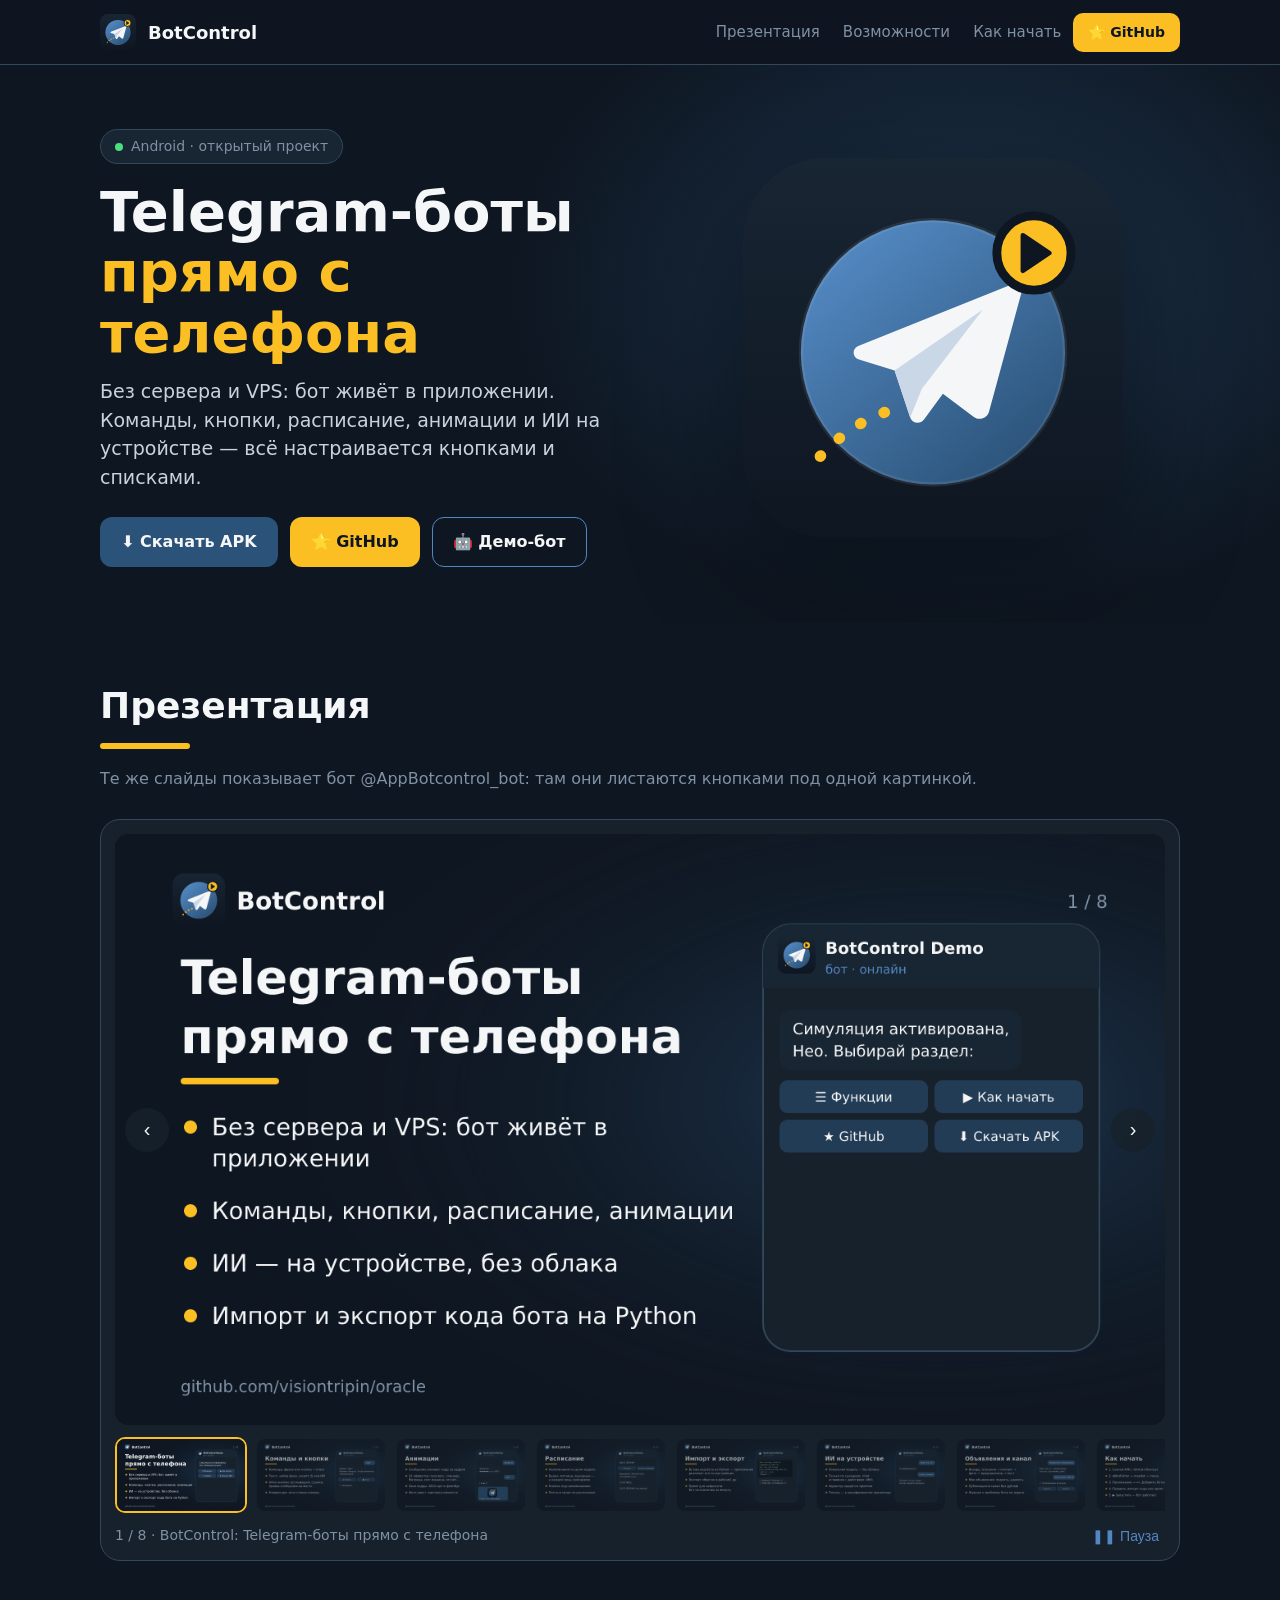
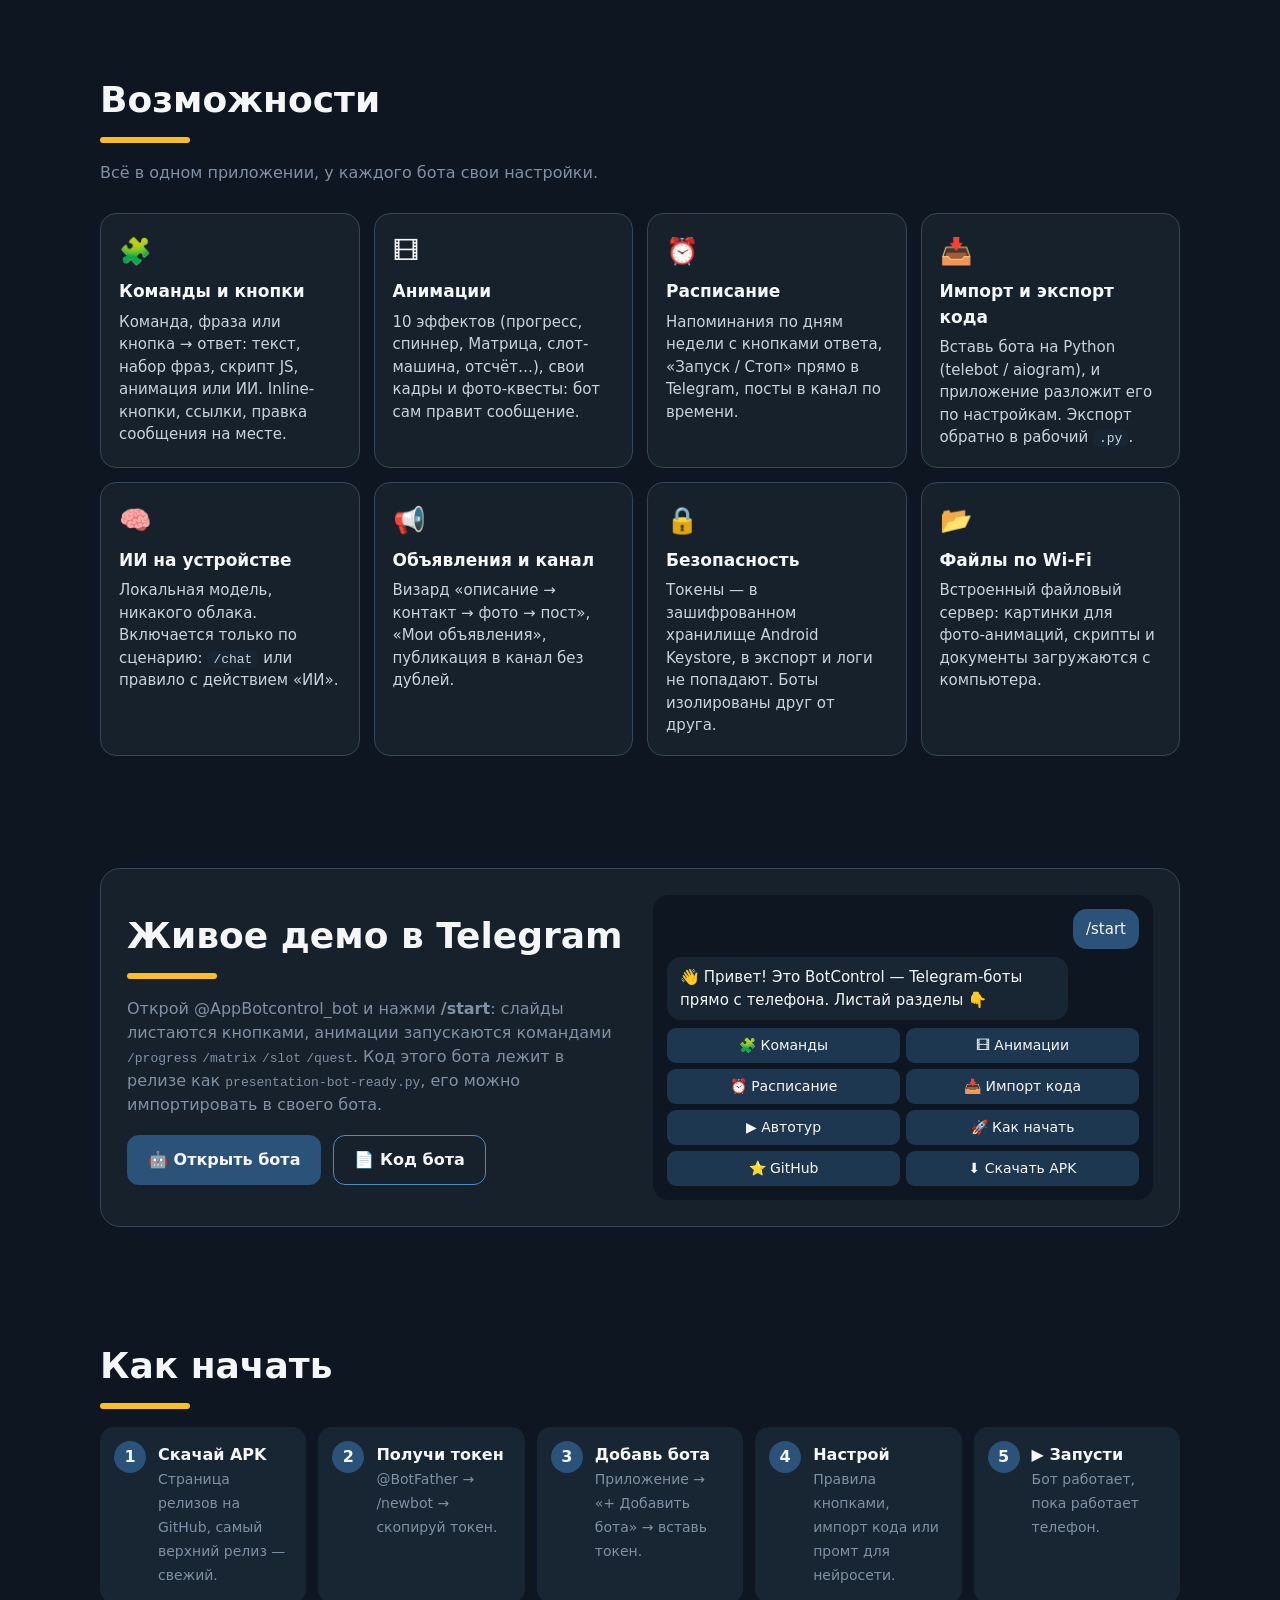
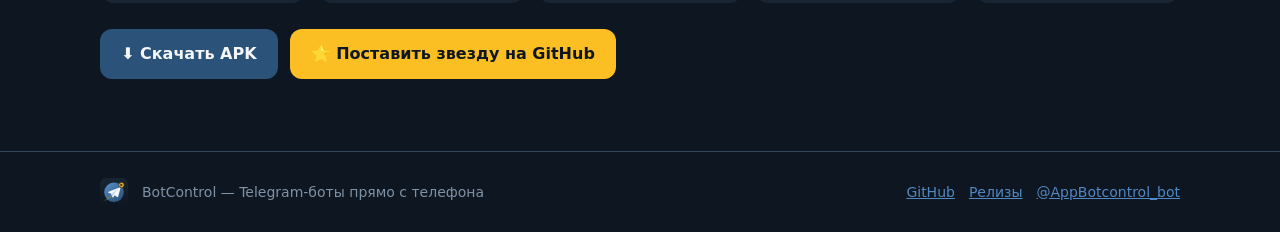
==== docs/index.html @ 538ac935 "v1.6.2 (code 29): презентация в Telegram, логотип и иконка, карточка GitHub/Релизы, стиль страницы ф" ====
<!doctype html>
<html lang="ru">
<head>
<meta charset="utf-8">
<meta name="viewport" content="width=device-width, initial-scale=1">
<title>BotControl — Telegram-боты прямо с телефона</title>
<meta name="description" content="BotControl: Android-приложение, в котором Telegram-бот живёт прямо на телефоне. Команды, кнопки, расписание, анимации, ИИ на устройстве, импорт кода на Python.">
<meta property="og:title" content="BotControl — Telegram-боты прямо с телефона">
<meta property="og:description" content="Без сервера и VPS. Команды, кнопки, расписание, анимации, ИИ на устройстве.">
<meta property="og:image" content="assets/slides/01-cover.png">
<meta name="theme-color" content="#0E1621">
<link rel="icon" type="image/svg+xml" href="assets/logo.svg">
<style>
  /* Палитра приложения (Telegram dark) */
  :root{--bg:#0E1621;--panel:#17212B;--bubble:#182533;--blue:#2B5278;--blue-l:#5288C1;
        --text:#F5F6F7;--muted:#7F91A4;--amber:#FBBF24;--line:#33475A}
  *{box-sizing:border-box}
  html{scroll-behavior:smooth}
  body{margin:0;background:var(--bg);color:var(--text);
       font-family:system-ui,-apple-system,"Segoe UI",Roboto,"DejaVu Sans",sans-serif;line-height:1.5}
  a{color:var(--blue-l)}
  .wrap{max-width:1120px;margin:0 auto;padding:0 20px}
  /* шапка */
  .top{position:sticky;top:0;z-index:5;background:rgba(14,22,33,.86);backdrop-filter:blur(8px);
       border-bottom:1px solid var(--line)}
  .top .wrap{display:flex;align-items:center;gap:12px;height:64px}
  .top img{width:36px;height:36px}
  .top b{font-size:18px;flex:1}
  .top nav a{color:var(--muted);text-decoration:none;margin-left:18px;font-size:15px}
  .top nav a:hover{color:var(--text)}
  /* кнопки */
  .btn{display:inline-flex;align-items:center;gap:8px;padding:12px 20px;border-radius:12px;
       font-weight:600;text-decoration:none;color:var(--text);background:var(--blue);
       border:1px solid transparent;transition:background .15s,transform .15s}
  .btn:hover{background:var(--blue-l);transform:translateY(-1px)}
  .btn.gh{background:var(--amber);color:var(--bg)}
  .btn.gh:hover{background:#FCD34D}
  .btn.ghost{background:transparent;border-color:var(--blue-l)}
  .btn.ghost:hover{background:var(--bubble)}
  .btn.sm{padding:8px 14px;font-size:14px;border-radius:10px}
  /* hero */
  .hero{position:relative;overflow:hidden}
  .hero:before{content:"";position:absolute;inset:-20% -10% auto auto;width:70%;height:120%;
       background:radial-gradient(closest-side,rgba(43,82,120,.55),rgba(14,22,33,0));pointer-events:none}
  .hero .wrap{position:relative;display:grid;grid-template-columns:1.05fr .95fr;gap:40px;
       align-items:center;padding-top:64px;padding-bottom:56px}
  .hero h1{font-size:clamp(34px,5vw,56px);line-height:1.08;margin:18px 0 14px}
  .hero h1 span{color:var(--amber)}
  .hero p.lead{font-size:19px;color:#C9D3DD;margin:0 0 26px;max-width:560px}
  .badge{display:inline-flex;gap:8px;align-items:center;background:var(--bubble);border:1px solid var(--line);
       border-radius:999px;padding:6px 14px;font-size:14px;color:var(--muted)}
  .badge i{width:8px;height:8px;border-radius:50%;background:#4ADE80;display:inline-block}
  .cta{display:flex;gap:12px;flex-wrap:wrap}
  .hero-logo{width:min(380px,80%);justify-self:center;filter:drop-shadow(0 30px 60px rgba(0,0,0,.45));
       animation:float 6s ease-in-out infinite}
  @keyframes float{50%{transform:translateY(-12px)}}
  /* секции */
  section{padding:56px 0}
  h2{font-size:clamp(26px,3.4vw,36px);margin:0 0 8px}
  .sub{color:var(--muted);margin:0 0 28px}
  .bar{width:90px;height:6px;border-radius:3px;background:var(--amber);margin:10px 0 18px}
  /* слайдер */
  .slider{background:var(--panel);border:1px solid var(--line);border-radius:20px;padding:14px}
  .stage{position:relative;border-radius:14px;overflow:hidden;aspect-ratio:16/9;background:var(--bg)}
  .stage img{position:absolute;inset:0;width:100%;height:100%;object-fit:cover;opacity:0;transition:opacity .45s}
  .stage img.on{opacity:1}
  .arrow{position:absolute;top:50%;transform:translateY(-50%);width:44px;height:44px;border-radius:50%;
       border:none;background:rgba(23,33,43,.85);color:var(--text);font-size:20px;cursor:pointer}
  .arrow:hover{background:var(--blue)}
  .arrow.l{left:10px}.arrow.r{right:10px}
  .thumbs{display:flex;gap:8px;margin-top:12px;overflow-x:auto;padding-bottom:4px}
  .thumbs button{flex:0 0 auto;border:2px solid transparent;border-radius:10px;padding:0;background:none;
       cursor:pointer;opacity:.6;transition:opacity .15s}
  .thumbs button.on{border-color:var(--amber);opacity:1}
  .thumbs img{display:block;width:128px;height:72px;object-fit:cover;border-radius:8px}
  .ctl{display:flex;justify-content:space-between;align-items:center;margin-top:8px;color:var(--muted);font-size:14px}
  .ctl button{background:none;border:none;color:var(--blue-l);cursor:pointer;font-size:14px}
  /* сетка функций */
  .grid{display:grid;grid-template-columns:repeat(auto-fill,minmax(250px,1fr));gap:14px}
  .card{background:var(--panel);border:1px solid var(--line);border-radius:16px;padding:18px;
       transition:border-color .15s,transform .15s}
  .card:hover{border-color:var(--blue-l);transform:translateY(-2px)}
  .card .ic{font-size:26px}
  .card h3{margin:8px 0 6px;font-size:17px}
  .card p{margin:0;color:#C9D3DD;font-size:15px}
  .card code{background:var(--bubble);padding:1px 6px;border-radius:6px;font-size:13px}
  /* шаги */
  .steps{counter-reset:s;display:grid;gap:12px;grid-template-columns:repeat(auto-fit,minmax(200px,1fr))}
  .step{background:var(--bubble);border-radius:14px;padding:16px 16px 16px 58px;position:relative}
  .step:before{counter-increment:s;content:counter(s);position:absolute;left:14px;top:14px;width:32px;height:32px;
       border-radius:50%;background:var(--blue);display:grid;place-items:center;font-weight:700}
  .step b{display:block}
  .step span{color:var(--muted);font-size:14px}
  /* демо-бот */
  .demo{display:grid;grid-template-columns:1fr 1fr;gap:26px;align-items:center;background:var(--panel);
       border:1px solid var(--line);border-radius:20px;padding:26px}
  .chat{background:var(--bg);border-radius:16px;padding:14px;display:flex;flex-direction:column;gap:8px}
  .msg{max-width:85%;padding:9px 13px;border-radius:14px;font-size:15px}
  .msg.in{background:var(--bubble);align-self:flex-start}
  .msg.out{background:var(--blue);align-self:flex-end}
  .kb{display:grid;grid-template-columns:1fr 1fr;gap:6px}
  .kb span{background:rgba(43,82,120,.55);border-radius:9px;text-align:center;padding:7px;font-size:14px}
  footer{border-top:1px solid var(--line);padding:26px 0;color:var(--muted);font-size:14px}
  footer .wrap{display:flex;gap:14px;align-items:center;flex-wrap:wrap}
  footer img{width:28px;height:28px}
  footer .sp{flex:1}
  @media (max-width:820px){
    .hero .wrap,.demo{grid-template-columns:1fr}
    .hero-logo{width:200px;order:-1}
    .top nav{display:none}
  }
  @media (prefers-reduced-motion:reduce){.hero-logo{animation:none}*{transition:none!important}}
</style>
</head>
<body>

<header class="top">
  <div class="wrap">
    <img src="assets/logo.svg" alt="">
    <b>BotControl</b>
    <nav>
      <a href="#tour">Презентация</a>
      <a href="#features">Возможности</a>
      <a href="#start">Как начать</a>
    </nav>
    <a class="btn gh sm" href="https://github.com/visiontripin/oracle" target="_blank" rel="noopener">⭐ GitHub</a>
  </div>
</header>

<div class="hero">
  <div class="wrap">
    <div>
      <span class="badge"><i></i> Android · открытый проект</span>
      <h1>Telegram-боты<br><span>прямо с телефона</span></h1>
      <p class="lead">Без сервера и VPS: бот живёт в приложении. Команды, кнопки, расписание,
        анимации и ИИ на устройстве — всё настраивается кнопками и списками.</p>
      <div class="cta">
        <a class="btn" href="https://github.com/visiontripin/oracle/releases" target="_blank" rel="noopener">⬇️ Скачать APK</a>
        <a class="btn gh" href="https://github.com/visiontripin/oracle" target="_blank" rel="noopener">⭐ GitHub</a>
        <a class="btn ghost" href="https://t.me/AppBotcontrol_bot" target="_blank" rel="noopener">🤖 Демо-бот</a>
      </div>
    </div>
    <img class="hero-logo" src="assets/logo.svg" alt="Логотип BotControl">
  </div>
</div>

<section id="tour">
  <div class="wrap">
    <h2>Презентация</h2>
    <div class="bar"></div>
    <p class="sub">Те же слайды показывает бот @AppBotcontrol_bot: там они листаются кнопками под одной картинкой.</p>
    <div class="slider" id="slider">
      <div class="stage">
        <img class="on" src="assets/slides/01-cover.png" alt="BotControl: Telegram-боты прямо с телефона">
        <img src="assets/slides/02-rules.png" alt="Команды и кнопки" loading="lazy">
        <img src="assets/slides/03-anim.png" alt="Анимации" loading="lazy">
        <img src="assets/slides/04-schedule.png" alt="Расписание" loading="lazy">
        <img src="assets/slides/05-import.png" alt="Импорт и экспорт" loading="lazy">
        <img src="assets/slides/06-ai.png" alt="ИИ на устройстве" loading="lazy">
        <img src="assets/slides/07-listings.png" alt="Объявления и канал" loading="lazy">
        <img src="assets/slides/08-start.png" alt="Как начать" loading="lazy">
        <button class="arrow l" aria-label="Назад">‹</button>
        <button class="arrow r" aria-label="Вперёд">›</button>
      </div>
      <div class="thumbs"></div>
      <div class="ctl"><span id="cap">1 / 8</span><button id="play">❚❚ Пауза</button></div>
    </div>
  </div>
</section>

<section id="features">
  <div class="wrap">
    <h2>Возможности</h2>
    <div class="bar"></div>
    <p class="sub">Всё в одном приложении, у каждого бота свои настройки.</p>
    <div class="grid">
      <div class="card"><div class="ic">🧩</div><h3>Команды и кнопки</h3>
        <p>Команда, фраза или кнопка → ответ: текст, набор фраз, скрипт JS, анимация или ИИ. Inline-кнопки, ссылки, правка сообщения на месте.</p></div>
      <div class="card"><div class="ic">🎞</div><h3>Анимации</h3>
        <p>10 эффектов (прогресс, спиннер, Матрица, слот-машина, отсчёт…), свои кадры и фото-квесты: бот сам правит сообщение.</p></div>
      <div class="card"><div class="ic">⏰</div><h3>Расписание</h3>
        <p>Напоминания по дням недели с кнопками ответа, «Запуск / Стоп» прямо в Telegram, посты в канал по времени.</p></div>
      <div class="card"><div class="ic">📥</div><h3>Импорт и экспорт кода</h3>
        <p>Вставь бота на Python (telebot / aiogram), и приложение разложит его по настройкам. Экспорт обратно в рабочий <code>.py</code>.</p></div>
      <div class="card"><div class="ic">🧠</div><h3>ИИ на устройстве</h3>
        <p>Локальная модель, никакого облака. Включается только по сценарию: <code>/chat</code> или правило с действием «ИИ».</p></div>
      <div class="card"><div class="ic">📢</div><h3>Объявления и канал</h3>
        <p>Визард «описание → контакт → фото → пост», «Мои объявления», публикация в канал без дублей.</p></div>
      <div class="card"><div class="ic">🔒</div><h3>Безопасность</h3>
        <p>Токены — в зашифрованном хранилище Android Keystore, в экспорт и логи не попадают. Боты изолированы друг от друга.</p></div>
      <div class="card"><div class="ic">📂</div><h3>Файлы по Wi-Fi</h3>
        <p>Встроенный файловый сервер: картинки для фото-анимаций, скрипты и документы загружаются с компьютера.</p></div>
    </div>
  </div>
</section>

<section id="demo">
  <div class="wrap">
    <div class="demo">
      <div>
        <h2>Живое демо в Telegram</h2>
        <div class="bar"></div>
        <p class="sub" style="margin-bottom:18px">Открой @AppBotcontrol_bot и нажми <b>/start</b>: слайды листаются кнопками,
          анимации запускаются командами <code>/progress</code> <code>/matrix</code> <code>/slot</code> <code>/quest</code>.
          Код этого бота лежит в релизе как <code>presentation-bot-ready.py</code>, его можно импортировать в своего бота.</p>
        <div class="cta">
          <a class="btn" href="https://t.me/AppBotcontrol_bot" target="_blank" rel="noopener">🤖 Открыть бота</a>
          <a class="btn ghost" href="https://github.com/visiontripin/oracle/blob/arena/01a0d2d9-oracle/tg-bot-control/presentation-bot-ready.py" target="_blank" rel="noopener">📄 Код бота</a>
        </div>
      </div>
      <div class="chat" aria-hidden="true">
        <div class="msg out">/start</div>
        <div class="msg in">👋 Привет! Это BotControl — Telegram-боты прямо с телефона. Листай разделы 👇</div>
        <div class="kb"><span>🧩 Команды</span><span>🎞 Анимации</span><span>⏰ Расписание</span><span>📥 Импорт кода</span>
          <span>▶️ Автотур</span><span>🚀 Как начать</span><span>⭐ GitHub</span><span>⬇️ Скачать APK</span></div>
      </div>
    </div>
  </div>
</section>

<section id="start">
  <div class="wrap">
    <h2>Как начать</h2>
    <div class="bar"></div>
    <div class="steps">
      <div class="step"><b>Скачай APK</b><span>Страница релизов на GitHub, самый верхний релиз — свежий.</span></div>
      <div class="step"><b>Получи токен</b><span>@BotFather → /newbot → скопируй токен.</span></div>
      <div class="step"><b>Добавь бота</b><span>Приложение → «+ Добавить бота» → вставь токен.</span></div>
      <div class="step"><b>Настрой</b><span>Правила кнопками, импорт кода или промт для нейросети.</span></div>
      <div class="step"><b>▶ Запусти</b><span>Бот работает, пока работает телефон.</span></div>
    </div>
    <p style="margin-top:26px" class="cta">
      <a class="btn" href="https://github.com/visiontripin/oracle/releases" target="_blank" rel="noopener">⬇️ Скачать APK</a>
      <a class="btn gh" href="https://github.com/visiontripin/oracle" target="_blank" rel="noopener">⭐ Поставить звезду на GitHub</a>
    </p>
  </div>
</section>

<footer>
  <div class="wrap">
    <img src="assets/logo.svg" alt="">
    <span>BotControl — Telegram-боты прямо с телефона</span>
    <span class="sp"></span>
    <a href="https://github.com/visiontripin/oracle" target="_blank" rel="noopener">GitHub</a>
    <a href="https://github.com/visiontripin/oracle/releases" target="_blank" rel="noopener">Релизы</a>
    <a href="https://t.me/AppBotcontrol_bot" target="_blank" rel="noopener">@AppBotcontrol_bot</a>
  </div>
</footer>

<script>
(function () {
  var root = document.getElementById('slider');
  var imgs = root.querySelectorAll('.stage img');
  var thumbs = root.querySelector('.thumbs');
  var cap = document.getElementById('cap');
  var playBtn = document.getElementById('play');
  var i = 0, timer = null, playing = true;
  imgs.forEach(function (img, n) {
    var b = document.createElement('button');
    b.setAttribute('aria-label', img.alt);
    b.innerHTML = '<img src="' + img.getAttribute('src') + '" alt="" loading="lazy">';
    b.onclick = function () { show(n); restart(); };
    thumbs.appendChild(b);
  });
  var tbs = thumbs.querySelectorAll('button');
  function show(n) {
    i = (n + imgs.length) % imgs.length;
    imgs.forEach(function (x, k) { x.classList.toggle('on', k === i); });
    tbs.forEach(function (x, k) { x.classList.toggle('on', k === i); });
    cap.textContent = (i + 1) + ' / ' + imgs.length + ' · ' + imgs[i].alt;
  }
  function restart() {
    clearInterval(timer);
    if (playing) timer = setInterval(function () { show(i + 1); }, 4500);
  }
  root.querySelector('.arrow.l').onclick = function () { show(i - 1); restart(); };
  root.querySelector('.arrow.r').onclick = function () { show(i + 1); restart(); };
  playBtn.onclick = function () {
    playing = !playing;
    playBtn.textContent = playing ? '❚❚ Пауза' : '▶ Автопрокрутка';
    restart();
  };
  document.addEventListener('keydown', function (e) {
    if (e.key === 'ArrowLeft') { show(i - 1); restart(); }
    if (e.key === 'ArrowRight') { show(i + 1); restart(); }
  });
  var x0 = null;
  root.addEventListener('touchstart', function (e) { x0 = e.touches[0].clientX; }, { passive: true });
  root.addEventListener('touchend', function (e) {
    if (x0 === null) return;
    var dx = e.changedTouches[0].clientX - x0;
    if (Math.abs(dx) > 40) { show(i + (dx < 0 ? 1 : -1)); restart(); }
    x0 = null;
  });
  show(0); restart();
})();
</script>
</body>
</html>
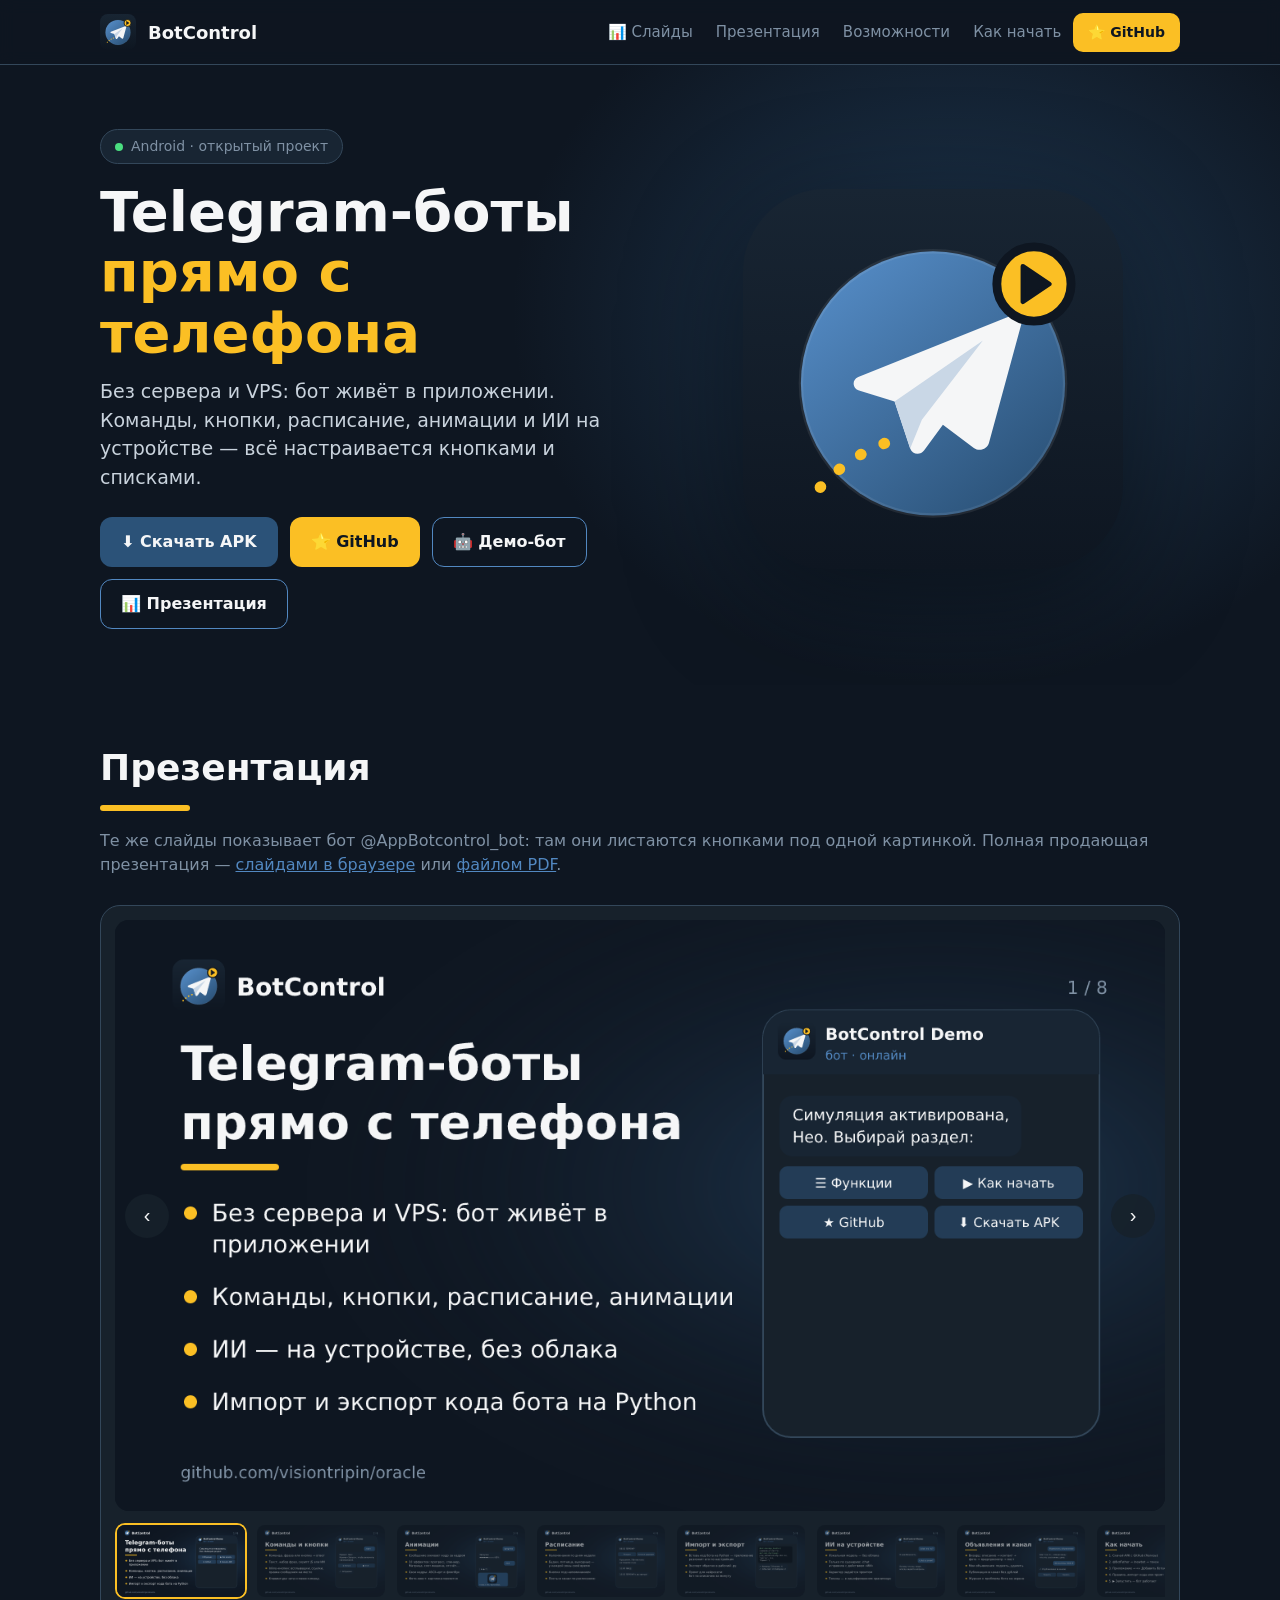
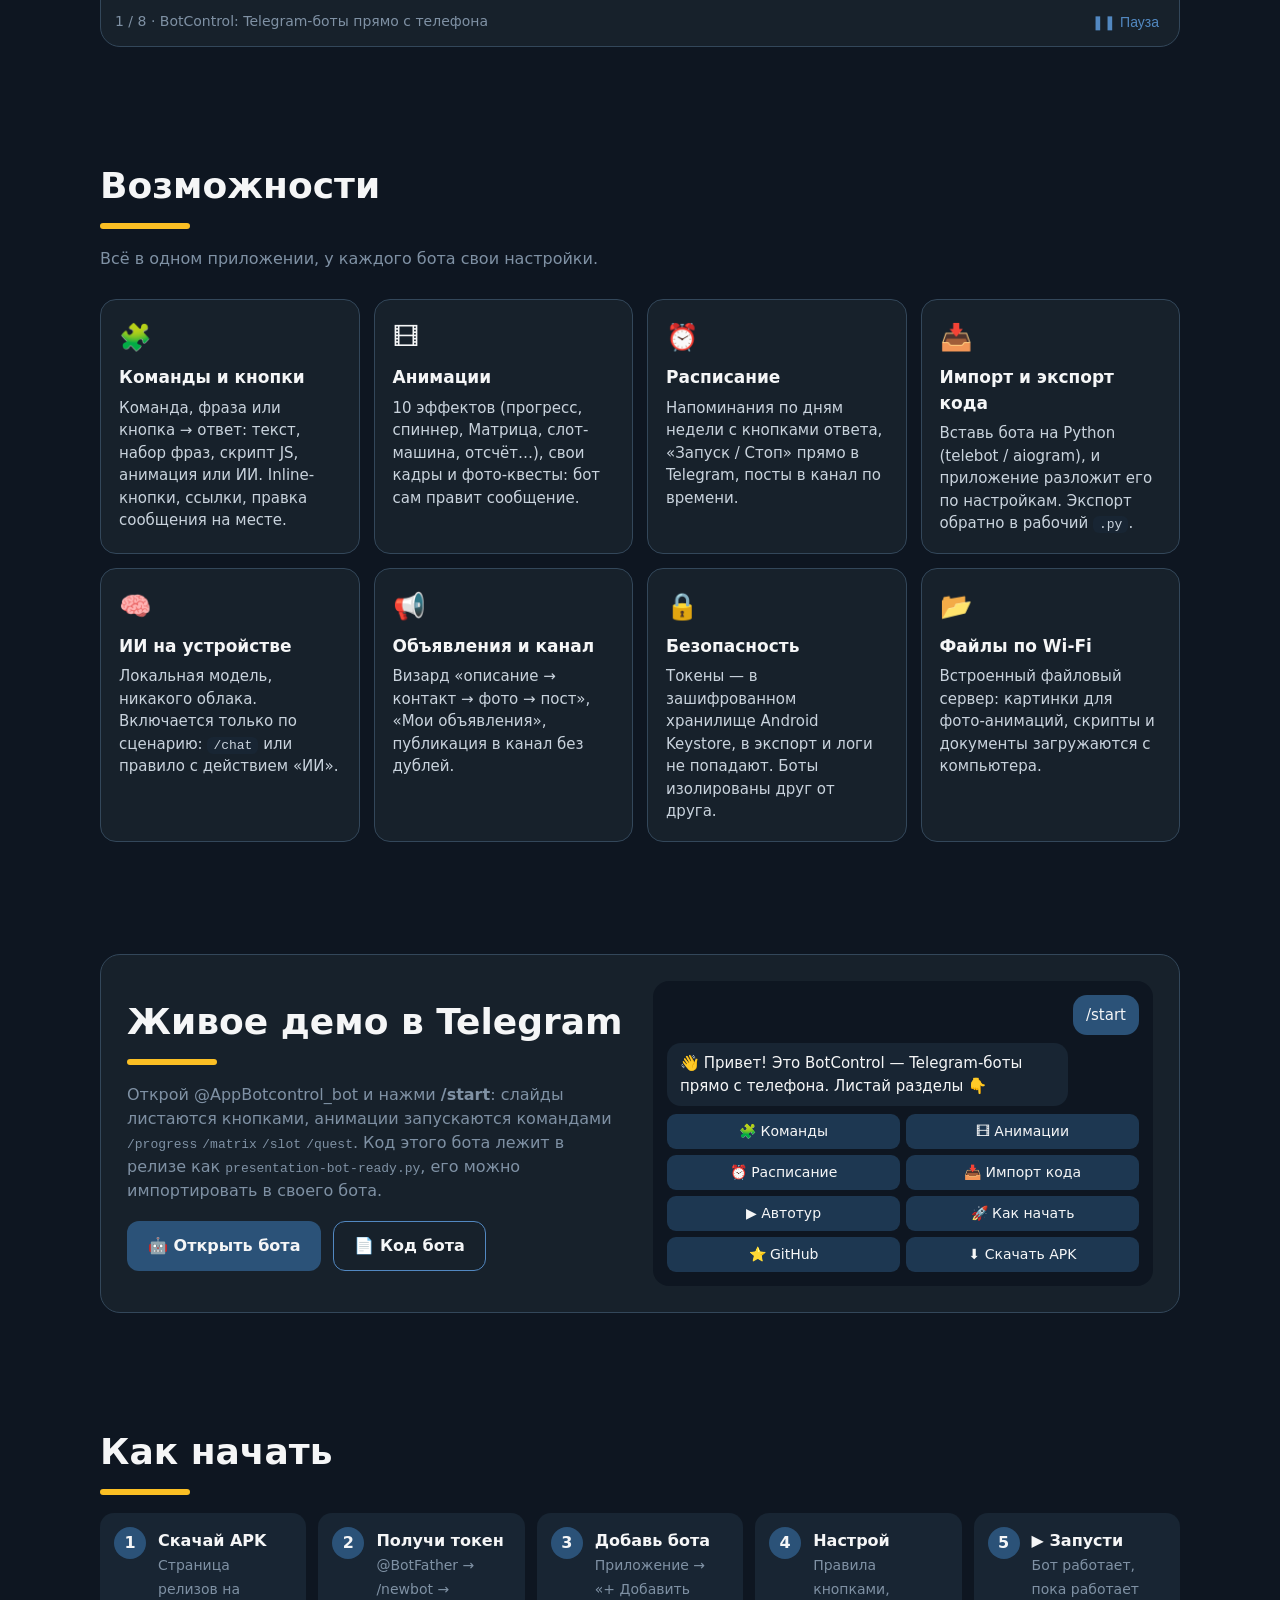
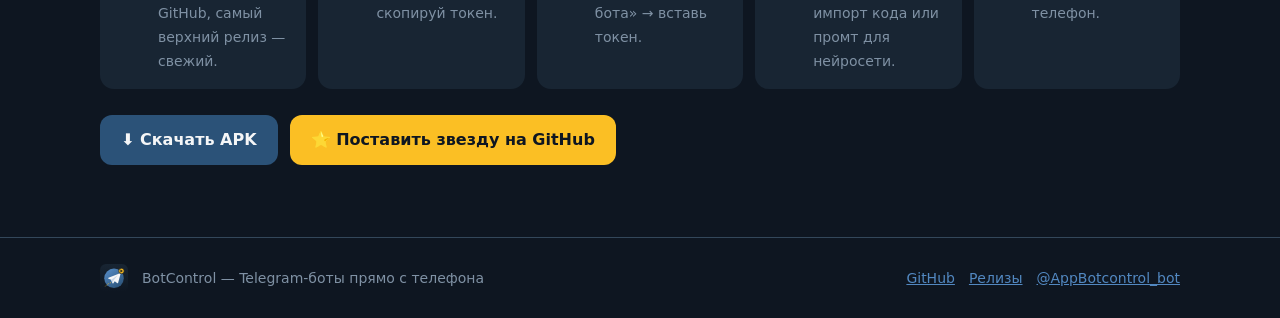
==== commit 575993f4: "v1.7.0: уборка репозитория, HTML-презентация и PDF, серверный режим убран из UI [apk] Co-authored-by" ====
--- a/docs/index.html
+++ b/docs/index.html
@@ -119,6 +119,7 @@
     <img src="assets/logo.svg" alt="">
     <b>BotControl</b>
     <nav>
+      <a href="presentation.html">📊 Слайды</a>
       <a href="#tour">Презентация</a>
       <a href="#features">Возможности</a>
       <a href="#start">Как начать</a>
@@ -138,6 +139,7 @@
         <a class="btn" href="https://github.com/visiontripin/oracle/releases" target="_blank" rel="noopener">⬇️ Скачать APK</a>
         <a class="btn gh" href="https://github.com/visiontripin/oracle" target="_blank" rel="noopener">⭐ GitHub</a>
         <a class="btn ghost" href="https://t.me/AppBotcontrol_bot" target="_blank" rel="noopener">🤖 Демо-бот</a>
+        <a class="btn ghost" href="presentation.html">📊 Презентация</a>
       </div>
     </div>
     <img class="hero-logo" src="assets/logo.svg" alt="Логотип BotControl">
@@ -148,7 +150,9 @@
   <div class="wrap">
     <h2>Презентация</h2>
     <div class="bar"></div>
-    <p class="sub">Те же слайды показывает бот @AppBotcontrol_bot: там они листаются кнопками под одной картинкой.</p>
+    <p class="sub">Те же слайды показывает бот @AppBotcontrol_bot: там они листаются кнопками под одной картинкой.
+      Полная продающая презентация — <a href="presentation.html">слайдами в браузере</a>
+      или <a href="presentation.pdf">файлом PDF</a>.</p>
     <div class="slider" id="slider">
       <div class="stage">
         <img class="on" src="assets/slides/01-cover.png" alt="BotControl: Telegram-боты прямо с телефона">
@@ -205,7 +209,7 @@
           Код этого бота лежит в релизе как <code>presentation-bot-ready.py</code>, его можно импортировать в своего бота.</p>
         <div class="cta">
           <a class="btn" href="https://t.me/AppBotcontrol_bot" target="_blank" rel="noopener">🤖 Открыть бота</a>
-          <a class="btn ghost" href="https://github.com/visiontripin/oracle/blob/arena/01a0d2d9-oracle/tg-bot-control/presentation-bot-ready.py" target="_blank" rel="noopener">📄 Код бота</a>
+          <a class="btn ghost" href="https://github.com/visiontripin/oracle/blob/main/tg-bot-control/presentation-bot-ready.py" target="_blank" rel="noopener">📄 Код бота</a>
         </div>
       </div>
       <div class="chat" aria-hidden="true">
